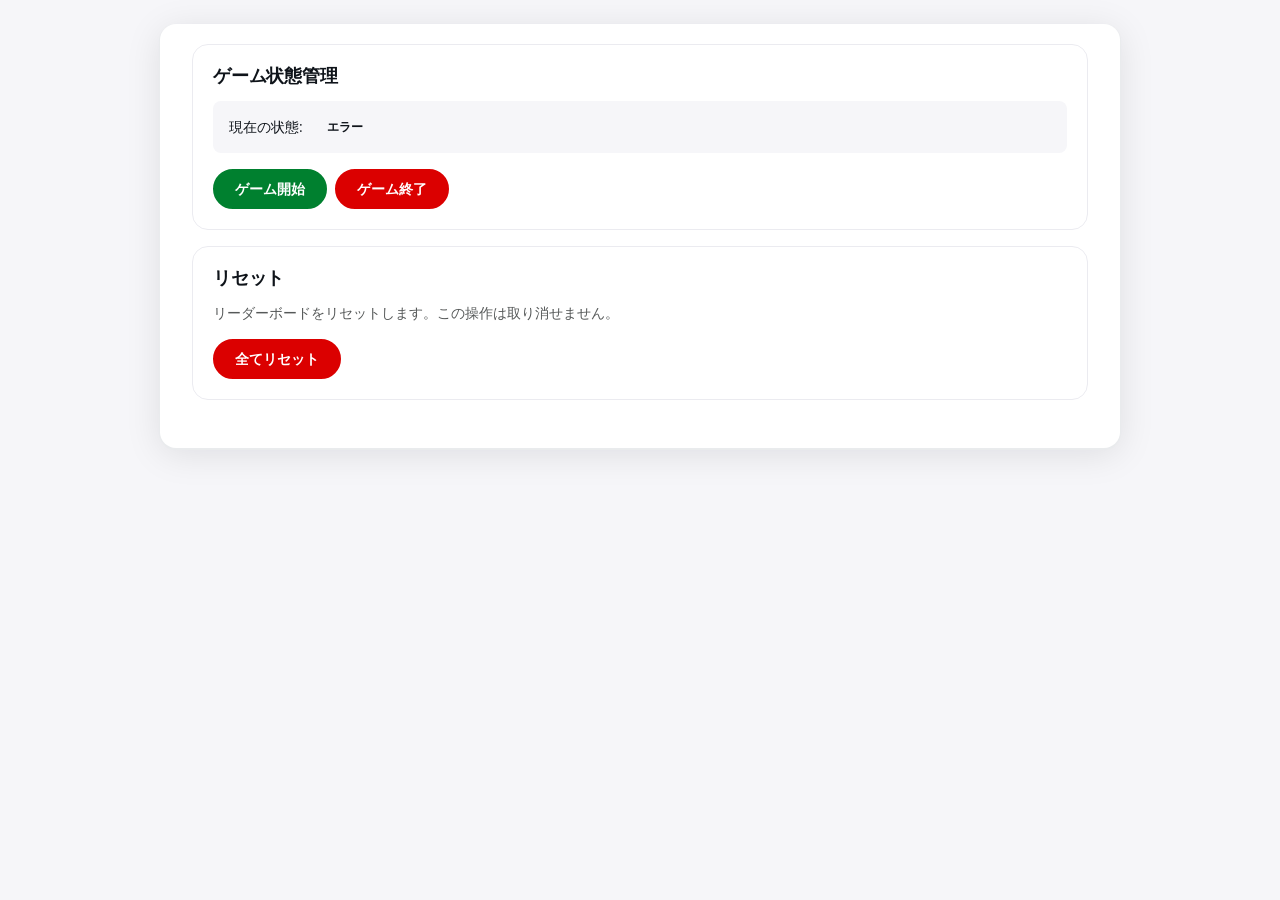
==== website/admin.html @ 3fef6cdf "style(website): adopt AWS Cloudscape design system tokens Replace ad-hoc color values and Amazon Emb" ====
<!DOCTYPE html>
<html lang="ja">
<head>
    <meta charset="UTF-8">
    <meta name="viewport" content="width=device-width, initial-scale=1.0">
    <title>管理画面</title>
    <link rel="stylesheet" href="common.css">
    <script src="config.js"></script>
    <script src="components.js"></script>
</head>
<body>
    <div class="container">
        <app-header></app-header>
        <app-nav current="admin"></app-nav>
        
        <div class="admin-panel">
            <div class="status-card">
                <h2>ゲーム状態管理</h2>
                <div class="status-display">
                    <span>現在の状態:</span>
                    <span id="statusBadge" class="status-badge">読み込み中...</span>
                </div>
                <div class="control-buttons">
                    <button class="btn btn-success" id="startBtn">ゲーム開始</button>
                    <button class="btn btn-danger" id="stopBtn">ゲーム終了</button>
                </div>
            </div>
            
            <div class="status-card">
                <h2>リセット</h2>
                <p style="color: #565959; margin-bottom: 16px;">リーダーボードをリセットします。この操作は取り消せません。</p>
                <button class="btn btn-danger" id="resetAllBtn">全てリセット</button>
            </div>
        </div>
    </div>

    <script>
        const API_URL = window.API_CONFIG?.url || 'http://localhost:3000';
        
        const statusBadge = document.getElementById('statusBadge');
        const startBtn = document.getElementById('startBtn');
        const stopBtn = document.getElementById('stopBtn');
        const resetAllBtn = document.getElementById('resetAllBtn');

        async function loadGameState() {
            try {
                const response = await fetch(`${API_URL}/game-state`);
                const data = await response.json();
                updateUI(data.is_active);
            } catch (error) {
                console.error('Failed to load game state:', error);
                statusBadge.textContent = 'エラー';
                statusBadge.className = 'status-badge';
            }
        }

        function updateUI(isActive) {
            if (isActive) {
                statusBadge.textContent = '🟢 稼働中';
                statusBadge.className = 'status-badge status-active';
                startBtn.disabled = true;
                stopBtn.disabled = false;
            } else {
                statusBadge.textContent = '🔴 停止中';
                statusBadge.className = 'status-badge status-inactive';
                startBtn.disabled = false;
                stopBtn.disabled = true;
            }
        }

        async function setGameState(isActive) {
            try {
                const response = await fetch(`${API_URL}/game-state`, {
                    method: 'POST',
                    headers: { 'Content-Type': 'application/json' },
                    body: JSON.stringify({ is_active: isActive })
                });
                const data = await response.json();
                updateUI(data.is_active);
                alert(isActive ? '✅ ゲームを開始しました' : '✅ ゲームを終了しました');
            } catch (error) {
                alert('❌ 状態の更新に失敗しました');
            }
        }

        async function resetAll() {
            if (!confirm('全てのリーダーボードをリセットしますか？\nこの操作は取り消せません。')) return;
            try {
                const response = await fetch(`${API_URL}/reset`, {
                    method: 'POST',
                    headers: { 'Content-Type': 'application/json' }
                });
                if (response.ok) {
                    alert('✅ リーダーボードをリセットしました');
                } else {
                    alert('❌ リセットに失敗しました');
                }
            } catch (error) {
                alert('❌ リセットに失敗しました');
            }
        }

        startBtn.addEventListener('click', () => setGameState(true));
        stopBtn.addEventListener('click', () => {
            setGameState(false);
        });
        resetAllBtn.addEventListener('click', resetAll);

        loadGameState();
        setInterval(loadGameState, 5000);
    </script>
</body>
</html>
---- website/common.css ----
@import url('https://fonts.googleapis.com/css2?family=Open+Sans:wght@300;400;700;800&display=swap');

:root {
    --color-primary: #006ce0;
    --color-primary-hover: #002b66;
    --color-text-default: #0f141a;
    --color-text-secondary: #424650;
    --color-text-tertiary: #656871;
    --color-text-disabled: #8c8c94;
    --color-bg-main: #ffffff;
    --color-bg-shaded: #f6f6f9;
    --color-bg-home-header: #0f141a;
    --color-bg-primary-btn: #006ce0;
    --color-bg-primary-btn-hover: #002b66;
    --color-border-divider: #c6c6cd;
    --color-border-secondary: #ebebf0;
    --color-success: #00802f;
    --color-error: #db0000;
    --color-warning: #855900;
    --radius-container: 16px;
    --radius-item: 8px;
    --radius-button: 20px;
    --radius-input: 8px;
    --shadow-container: 0px 1px 1px 1px #e9ebed, 0px 6px 36px #0007161a;
    --font-base: 'Open Sans', 'Helvetica Neue', Roboto, Arial, sans-serif;
    --font-mono: Monaco, Menlo, Consolas, 'Courier Prime', Courier, 'Courier New', monospace;
}

* { box-sizing: border-box; margin: 0; }
body {
    font-family: var(--font-base);
    background: var(--color-bg-shaded);
    color: var(--color-text-default);
    min-height: 100vh;
    padding: 24px;
    font-size: 14px;
    line-height: 20px;
}

.container {
    max-width: 960px;
    margin: 0 auto;
    background: var(--color-bg-main);
    border-radius: var(--radius-container);
    box-shadow: var(--shadow-container);
    overflow: hidden;
}

/* Header */
.header {
    background: var(--color-bg-home-header);
    color: #ebebf0;
    padding: 40px 32px;
    text-align: center;
}
.header h1 {
    font-size: 24px;
    font-weight: 700;
    line-height: 30px;
    letter-spacing: -0.02em;
}
.header p {
    margin-top: 8px;
    color: #c6c6cd;
    font-size: 14px;
}

/* Nav */
.nav {
    border-bottom: 1px solid var(--color-border-secondary);
    padding: 0 20px;
    display: flex;
    gap: 4px;
    background: var(--color-bg-main);
}
.nav a {
    color: var(--color-text-secondary);
    text-decoration: none;
    padding: 12px 16px;
    font-size: 14px;
    font-weight: 700;
    border-bottom: 2px solid transparent;
    transition: color 0.115s, border-color 0.115s;
}
.nav a:hover { color: var(--color-text-default); }
.nav a.active {
    color: var(--color-text-default);
    border-bottom-color: var(--color-primary);
}

/* Buttons */
.btn {
    padding: 8px 20px;
    border: 2px solid var(--color-primary);
    border-radius: var(--radius-button);
    cursor: pointer;
    font-weight: 700;
    font-size: 14px;
    font-family: var(--font-base);
    transition: all 0.115s;
    background: var(--color-bg-main);
    color: var(--color-primary);
    display: inline-flex;
    align-items: center;
    gap: 6px;
}
.btn:hover { background: #f0fbff; border-color: var(--color-primary-hover); color: var(--color-primary-hover); }
.btn-primary { background: var(--color-bg-primary-btn); color: #fff; border-color: var(--color-bg-primary-btn); }
.btn-primary:hover { background: var(--color-bg-primary-btn-hover); border-color: var(--color-bg-primary-btn-hover); }
.btn-success { background: var(--color-success); color: #fff; border-color: var(--color-success); }
.btn-success:hover { background: #005a1f; border-color: #005a1f; }
.btn-danger { background: var(--color-error); color: #fff; border-color: var(--color-error); }
.btn-danger:hover { background: #b00000; border-color: #b00000; }
.btn:disabled { cursor: not-allowed; background: var(--color-border-secondary); color: var(--color-text-disabled); border-color: var(--color-border-secondary); }

/* Content */
.content { padding: 20px 32px 32px; }

/* API Examples */
.api-examples { margin-bottom: 32px; }
.api-examples h2 { font-size: 18px; font-weight: 700; margin-bottom: 12px; letter-spacing: -0.01em; }
.api-examples p { margin-bottom: 12px; color: var(--color-text-secondary); }
.code-block { margin-bottom: 24px; }
.code-container {
    position: relative;
    background: var(--color-bg-home-header);
    border-radius: var(--radius-item);
    overflow: hidden;
}
.code-container pre {
    margin: 0;
    padding: 20px;
    overflow-x: auto;
    font-family: var(--font-mono);
    font-size: 12px;
    line-height: 16px;
    color: #ebebf0;
}
.copy-btn {
    position: absolute;
    top: 8px;
    right: 8px;
    background: rgba(255,255,255,0.1);
    color: #c6c6cd;
    border: 1px solid rgba(255,255,255,0.15);
    padding: 4px 12px;
    border-radius: var(--radius-button);
    cursor: pointer;
    font-size: 12px;
    font-family: var(--font-base);
    font-weight: 700;
    transition: all 0.115s;
}
.copy-btn:hover { background: rgba(255,255,255,0.2); color: #fff; }

/* Leaderboard */
.leaderboard { margin-top: 32px; }
.leaderboard h2 {
    font-size: 18px;
    font-weight: 700;
    letter-spacing: -0.01em;
    padding: 0;
    margin: 0;
    background: none;
    color: var(--color-text-default);
}
table { width: 100%; border-collapse: collapse; }
th, td {
    padding: 8px 16px;
    text-align: left;
    border-bottom: 1px solid var(--color-border-secondary);
    font-size: 14px;
}
th {
    background: var(--color-bg-shaded);
    font-weight: 700;
    color: var(--color-text-secondary);
    font-size: 12px;
}
tr:hover { background: var(--color-bg-shaded); }
.rank { font-weight: 700; color: var(--color-primary); }
.status-ac { color: var(--color-success); font-weight: 700; }
.status-wa { color: var(--color-error); font-weight: 700; }

/* Problem Cards */
.problem-card {
    border: 1px solid var(--color-border-secondary);
    border-radius: var(--radius-container);
    padding: 20px;
    margin-bottom: 16px;
    transition: box-shadow 0.165s;
}
.problem-card:hover { box-shadow: var(--shadow-container); }
.problem-title {
    color: var(--color-text-default);
    font-size: 18px;
    font-weight: 700;
    margin-bottom: 12px;
    padding-bottom: 8px;
    border-bottom: 2px solid var(--color-primary);
    letter-spacing: -0.01em;
}
.problem-description { margin-bottom: 16px; line-height: 22px; }
.example {
    background: var(--color-bg-shaded);
    border-left: 3px solid var(--color-primary);
    padding: 12px 16px;
    margin: 8px 0;
    font-family: var(--font-mono);
    font-size: 12px;
    line-height: 16px;
    border-radius: 0 var(--radius-item) var(--radius-item) 0;
}

/* Controls */
.controls {
    padding: 16px 20px;
    background: var(--color-bg-shaded);
    border-bottom: 1px solid var(--color-border-secondary);
    display: flex;
    gap: 16px;
    align-items: center;
    flex-wrap: wrap;
}
.username-form {
    display: flex;
    gap: 10px;
    align-items: center;
    padding: 6px 12px;
    background: var(--color-bg-main);
    border: 1px solid var(--color-border-divider);
    border-radius: var(--radius-input);
}
.username-form label { font-weight: 700; font-size: 14px; }
.username-form input {
    padding: 6px 12px;
    border: 1px solid var(--color-text-disabled);
    border-radius: var(--radius-input);
    font-size: 14px;
    font-family: var(--font-base);
    min-width: 180px;
}
.username-form input:focus { outline: none; border-color: var(--color-primary); box-shadow: 0 0 0 2px #006ce033; }
.status {
    margin-left: auto;
    display: flex;
    align-items: center;
    gap: 8px;
    color: var(--color-text-tertiary);
    font-size: 14px;
}
.status-indicator {
    width: 6px;
    height: 6px;
    border-radius: 50%;
    background: var(--color-success);
    animation: pulse 2s infinite;
}
@keyframes pulse {
    0%, 100% { opacity: 1; }
    50% { opacity: 0.4; }
}

/* Admin */
.admin-panel { padding: 20px 32px 32px; }
.status-card {
    border: 1px solid var(--color-border-secondary);
    border-radius: var(--radius-container);
    padding: 20px;
    margin-bottom: 16px;
}
.status-card h2 { margin: 0 0 16px 0; font-size: 18px; font-weight: 700; letter-spacing: -0.01em; }
.status-display {
    display: flex;
    align-items: center;
    gap: 12px;
    padding: 12px 16px;
    background: var(--color-bg-shaded);
    border-radius: var(--radius-item);
    margin-bottom: 16px;
    font-size: 14px;
}
.status-badge {
    padding: 4px 12px;
    border-radius: 4px;
    font-weight: 700;
    font-size: 12px;
}
.status-active { background: var(--color-success); color: #fff; }
.status-inactive { background: var(--color-error); color: #fff; }
.control-buttons { display: flex; gap: 8px; }

/* Modal */
.modal {
    display: none;
    position: fixed;
    z-index: 1000;
    inset: 0;
    background: rgba(15, 20, 26, 0.7);
}
.modal-content {
    background: var(--color-bg-main);
    margin: 5% auto;
    padding: 32px;
    border-radius: var(--radius-container);
    width: 90%;
    max-width: 600px;
    max-height: 80vh;
    overflow-y: auto;
    box-shadow: 0 4px 20px rgba(0,0,0,0.25);
}
.modal-header {
    display: flex;
    justify-content: space-between;
    align-items: center;
    margin-bottom: 24px;
}
.close {
    color: var(--color-text-disabled);
    font-size: 24px;
    cursor: pointer;
    line-height: 1;
}
.close:hover { color: var(--color-text-default); }
.step {
    margin-bottom: 20px;
    padding: 16px;
    background: var(--color-bg-shaded);
    border-radius: var(--radius-item);
    border-left: 3px solid var(--color-primary);
}
.copy-section {
    background: #f0fbff;
    border: 1px solid #b8e7ff;
    border-radius: var(--radius-item);
    padding: 16px;
    margin-top: 16px;
    text-align: center;
}

/* Misc */
.spec {
    background: var(--color-bg-shaded);
    border-radius: var(--radius-item);
    padding: 16px;
    margin: 16px 0;
    border-left: 3px solid var(--color-primary);
}
.spec h3 { margin: 0 0 8px 0; font-size: 16px; font-weight: 700; }
.spec pre {
    background: var(--color-bg-home-header);
    color: #ebebf0;
    padding: 12px;
    border-radius: var(--radius-item);
    overflow-x: auto;
    font-size: 12px;
}
.back-link {
    display: inline-block;
    margin-bottom: 24px;
    color: var(--color-primary);
    text-decoration: none;
    padding: 6px 16px;
    border: 2px solid var(--color-primary);
    border-radius: var(--radius-button);
    font-size: 14px;
    font-weight: 700;
    transition: all 0.115s;
}
.back-link:hover { background: #f0fbff; color: var(--color-primary-hover); border-color: var(--color-primary-hover); }
.copy-button {
    background: var(--color-bg-primary-btn);
    color: #fff;
    border: none;
    padding: 8px 20px;
    border-radius: var(--radius-button);
    cursor: pointer;
    margin-top: 12px;
    font-family: var(--font-base);
    font-size: 14px;
    font-weight: 700;
}
.copy-button:hover { background: var(--color-bg-primary-btn-hover); }
.rules-section {
    background: var(--color-bg-shaded);
    border-radius: var(--radius-container);
    padding: 20px;
    margin: 24px 0;
}
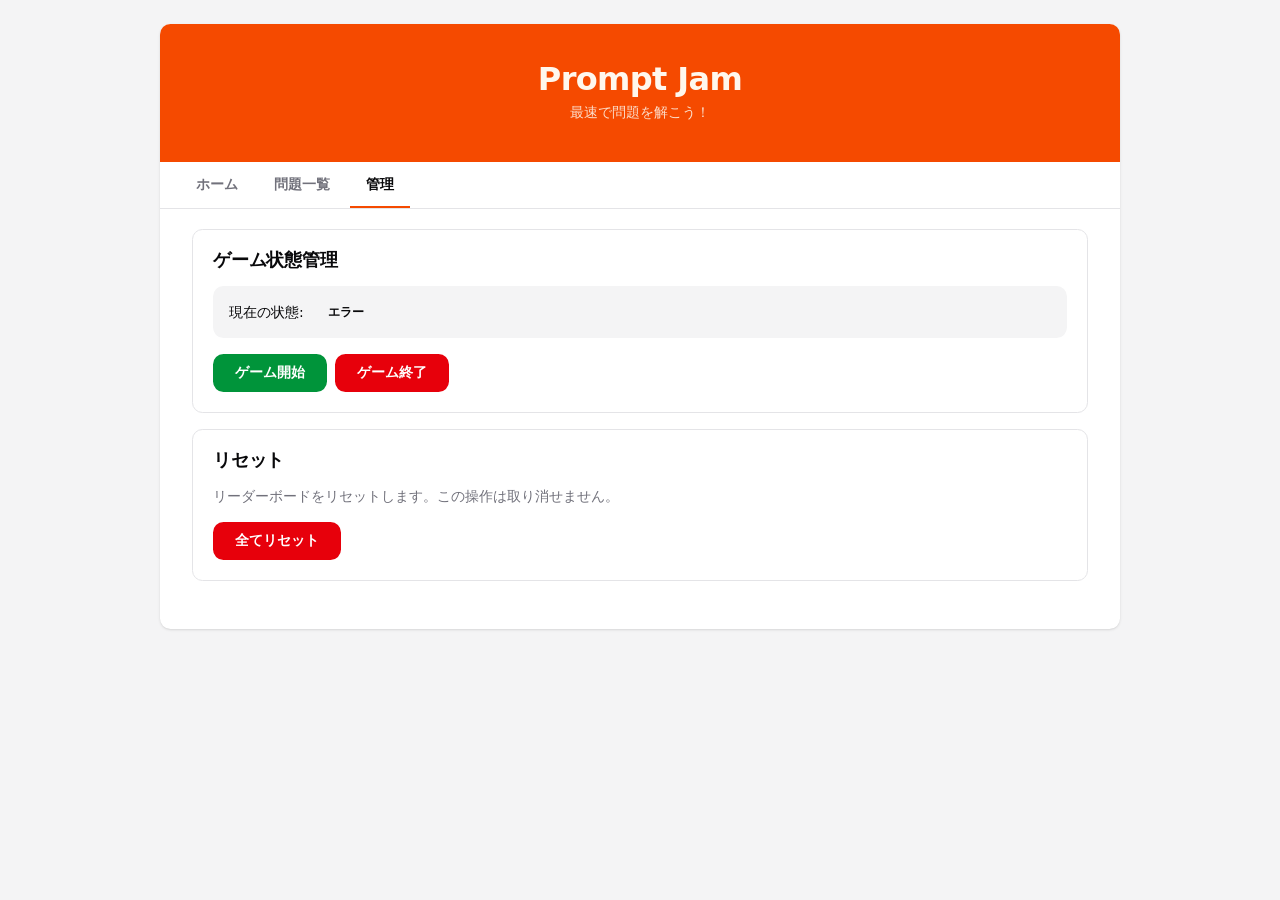
==== commit a48c5e74: "style(website): migrate from Cloudscape to shadcn/ui orange theme The Cloudscape dark header and cod" ====
--- a/website/admin.html
+++ b/website/admin.html
@@ -28,7 +28,7 @@
             
             <div class="status-card">
                 <h2>リセット</h2>
-                <p style="color: #565959; margin-bottom: 16px;">リーダーボードをリセットします。この操作は取り消せません。</p>
+                <p style="color: var(--color-text-secondary); margin-bottom: 16px;">リーダーボードをリセットします。この操作は取り消せません。</p>
                 <button class="btn btn-danger" id="resetAllBtn">全てリセット</button>
             </div>
         </div>
@@ -36,6 +36,16 @@
 
     <script>
         const API_URL = window.API_CONFIG?.url || 'http://localhost:3000';
+
+        // Basic Auth credentials (same as CloudFront auth)
+        // This page is already protected by Basic Auth, so the user has these credentials
+        const stored = sessionStorage.getItem('adminAuth');
+        const auth = stored || (() => {
+            const cred = prompt('管理者認証 (user:pass)');
+            if (cred) sessionStorage.setItem('adminAuth', cred);
+            return cred;
+        })();
+        const ADMIN_HEADERS = { 'Content-Type': 'application/json', 'Authorization': 'Basic ' + btoa(auth || '') };
         
         const statusBadge = document.getElementById('statusBadge');
         const startBtn = document.getElementById('startBtn');
@@ -72,7 +82,7 @@
             try {
                 const response = await fetch(`${API_URL}/game-state`, {
                     method: 'POST',
-                    headers: { 'Content-Type': 'application/json' },
+                    headers: ADMIN_HEADERS,
                     body: JSON.stringify({ is_active: isActive })
                 });
                 const data = await response.json();
@@ -88,7 +98,7 @@
             try {
                 const response = await fetch(`${API_URL}/reset`, {
                     method: 'POST',
-                    headers: { 'Content-Type': 'application/json' }
+                    headers: ADMIN_HEADERS
                 });
                 if (response.ok) {
                     alert('✅ リーダーボードをリセットしました');
--- a/website/common.css
+++ b/website/common.css
@@ -1,29 +1,29 @@
-@import url('https://fonts.googleapis.com/css2?family=Open+Sans:wght@300;400;700;800&display=swap');
-
 :root {
-    --color-primary: #006ce0;
-    --color-primary-hover: #002b66;
-    --color-text-default: #0f141a;
-    --color-text-secondary: #424650;
-    --color-text-tertiary: #656871;
-    --color-text-disabled: #8c8c94;
-    --color-bg-main: #ffffff;
-    --color-bg-shaded: #f6f6f9;
-    --color-bg-home-header: #0f141a;
-    --color-bg-primary-btn: #006ce0;
-    --color-bg-primary-btn-hover: #002b66;
-    --color-border-divider: #c6c6cd;
-    --color-border-secondary: #ebebf0;
-    --color-success: #00802f;
-    --color-error: #db0000;
+    --color-primary: oklch(0.646 0.222 41.116);
+    --color-primary-hover: oklch(0.553 0.195 38.402);
+    --color-primary-foreground: oklch(0.98 0.016 73.684);
+    --color-text-default: oklch(0.141 0.005 285.823);
+    --color-text-secondary: oklch(0.552 0.016 285.938);
+    --color-text-tertiary: oklch(0.552 0.016 285.938);
+    --color-text-disabled: oklch(0.552 0.016 285.938);
+    --color-bg-main: oklch(1 0 0);
+    --color-bg-shaded: oklch(0.967 0.001 286.375);
+    --color-bg-home-header: oklch(0.967 0.001 286.375);
+    --color-bg-primary-btn: oklch(0.646 0.222 41.116);
+    --color-bg-primary-btn-hover: oklch(0.553 0.195 38.402);
+    --color-border-divider: oklch(0.92 0.004 286.32);
+    --color-border-secondary: oklch(0.92 0.004 286.32);
+    --color-success: oklch(0.577 0.174 149.642);
+    --color-error: oklch(0.577 0.245 27.325);
     --color-warning: #855900;
-    --radius-container: 16px;
-    --radius-item: 8px;
-    --radius-button: 20px;
-    --radius-input: 8px;
-    --shadow-container: 0px 1px 1px 1px #e9ebed, 0px 6px 36px #0007161a;
-    --font-base: 'Open Sans', 'Helvetica Neue', Roboto, Arial, sans-serif;
-    --font-mono: Monaco, Menlo, Consolas, 'Courier Prime', Courier, 'Courier New', monospace;
+    --radius-container: 0.65rem;
+    --radius-item: 0.65rem;
+    --radius-button: 0.65rem;
+    --radius-input: 0.65rem;
+    --shadow-container: 0 1px 3px 0 rgb(0 0 0 / 0.1), 0 1px 2px -1px rgb(0 0 0 / 0.1);
+    --font-base: system-ui, -apple-system, sans-serif;
+    --font-mono: ui-monospace, SFMono-Regular, 'SF Mono', Menlo, Consolas, monospace;
+    --ring: oklch(0.75 0.183 55.934);
 }
 
 * { box-sizing: border-box; margin: 0; }
@@ -48,20 +48,20 @@
 
 /* Header */
 .header {
-    background: var(--color-bg-home-header);
-    color: #ebebf0;
+    background: var(--color-primary);
+    color: var(--color-primary-foreground);
     padding: 40px 32px;
     text-align: center;
 }
 .header h1 {
-    font-size: 24px;
+    font-size: 32px;
     font-weight: 700;
     line-height: 30px;
     letter-spacing: -0.02em;
 }
 .header p {
     margin-top: 8px;
-    color: #c6c6cd;
+    opacity: 0.85;
     font-size: 14px;
 }
 
@@ -104,13 +104,13 @@
     align-items: center;
     gap: 6px;
 }
-.btn:hover { background: #f0fbff; border-color: var(--color-primary-hover); color: var(--color-primary-hover); }
+.btn:hover { background: var(--color-bg-shaded); border-color: var(--color-primary-hover); color: var(--color-primary-hover); }
 .btn-primary { background: var(--color-bg-primary-btn); color: #fff; border-color: var(--color-bg-primary-btn); }
 .btn-primary:hover { background: var(--color-bg-primary-btn-hover); border-color: var(--color-bg-primary-btn-hover); }
 .btn-success { background: var(--color-success); color: #fff; border-color: var(--color-success); }
-.btn-success:hover { background: #005a1f; border-color: #005a1f; }
+.btn-success:hover { opacity: 0.9; }
 .btn-danger { background: var(--color-error); color: #fff; border-color: var(--color-error); }
-.btn-danger:hover { background: #b00000; border-color: #b00000; }
+.btn-danger:hover { opacity: 0.9; }
 .btn:disabled { cursor: not-allowed; background: var(--color-border-secondary); color: var(--color-text-disabled); border-color: var(--color-border-secondary); }
 
 /* Content */
@@ -123,7 +123,8 @@
 .code-block { margin-bottom: 24px; }
 .code-container {
     position: relative;
-    background: var(--color-bg-home-header);
+    background: var(--color-bg-shaded);
+    border: 1px solid var(--color-border-secondary);
     border-radius: var(--radius-item);
     overflow: hidden;
 }
@@ -134,15 +135,15 @@
     font-family: var(--font-mono);
     font-size: 12px;
     line-height: 16px;
-    color: #ebebf0;
+    color: var(--color-text-default);
 }
 .copy-btn {
     position: absolute;
     top: 8px;
     right: 8px;
-    background: rgba(255,255,255,0.1);
-    color: #c6c6cd;
-    border: 1px solid rgba(255,255,255,0.15);
+    background: var(--color-bg-main);
+    color: var(--color-text-secondary);
+    border: 1px solid var(--color-border-divider);
     padding: 4px 12px;
     border-radius: var(--radius-button);
     cursor: pointer;
@@ -151,7 +152,7 @@
     font-weight: 700;
     transition: all 0.115s;
 }
-.copy-btn:hover { background: rgba(255,255,255,0.2); color: #fff; }
+.copy-btn:hover { background: var(--color-bg-shaded); color: var(--color-text-default); }
 
 /* Leaderboard */
 .leaderboard { margin-top: 32px; }
@@ -240,7 +241,7 @@
     font-family: var(--font-base);
     min-width: 180px;
 }
-.username-form input:focus { outline: none; border-color: var(--color-primary); box-shadow: 0 0 0 2px #006ce033; }
+.username-form input:focus { outline: none; border-color: var(--color-primary); box-shadow: 0 0 0 2px oklch(0.75 0.183 55.934 / 0.3); }
 .status {
     margin-left: auto;
     display: flex;
@@ -296,7 +297,7 @@
     position: fixed;
     z-index: 1000;
     inset: 0;
-    background: rgba(15, 20, 26, 0.7);
+    background: rgba(0, 0, 0, 0.5);
 }
 .modal-content {
     background: var(--color-bg-main);
@@ -330,8 +331,8 @@
     border-left: 3px solid var(--color-primary);
 }
 .copy-section {
-    background: #f0fbff;
-    border: 1px solid #b8e7ff;
+    background: var(--color-bg-shaded);
+    border: 1px solid var(--color-border-secondary);
     border-radius: var(--radius-item);
     padding: 16px;
     margin-top: 16px;
@@ -348,8 +349,9 @@
 }
 .spec h3 { margin: 0 0 8px 0; font-size: 16px; font-weight: 700; }
 .spec pre {
-    background: var(--color-bg-home-header);
-    color: #ebebf0;
+    background: var(--color-bg-shaded);
+    color: var(--color-text-default);
+    border: 1px solid var(--color-border-secondary);
     padding: 12px;
     border-radius: var(--radius-item);
     overflow-x: auto;
@@ -367,7 +369,7 @@
     font-weight: 700;
     transition: all 0.115s;
 }
-.back-link:hover { background: #f0fbff; color: var(--color-primary-hover); border-color: var(--color-primary-hover); }
+.back-link:hover { background: var(--color-bg-shaded); color: var(--color-primary-hover); border-color: var(--color-primary-hover); }
 .copy-button {
     background: var(--color-bg-primary-btn);
     color: #fff;
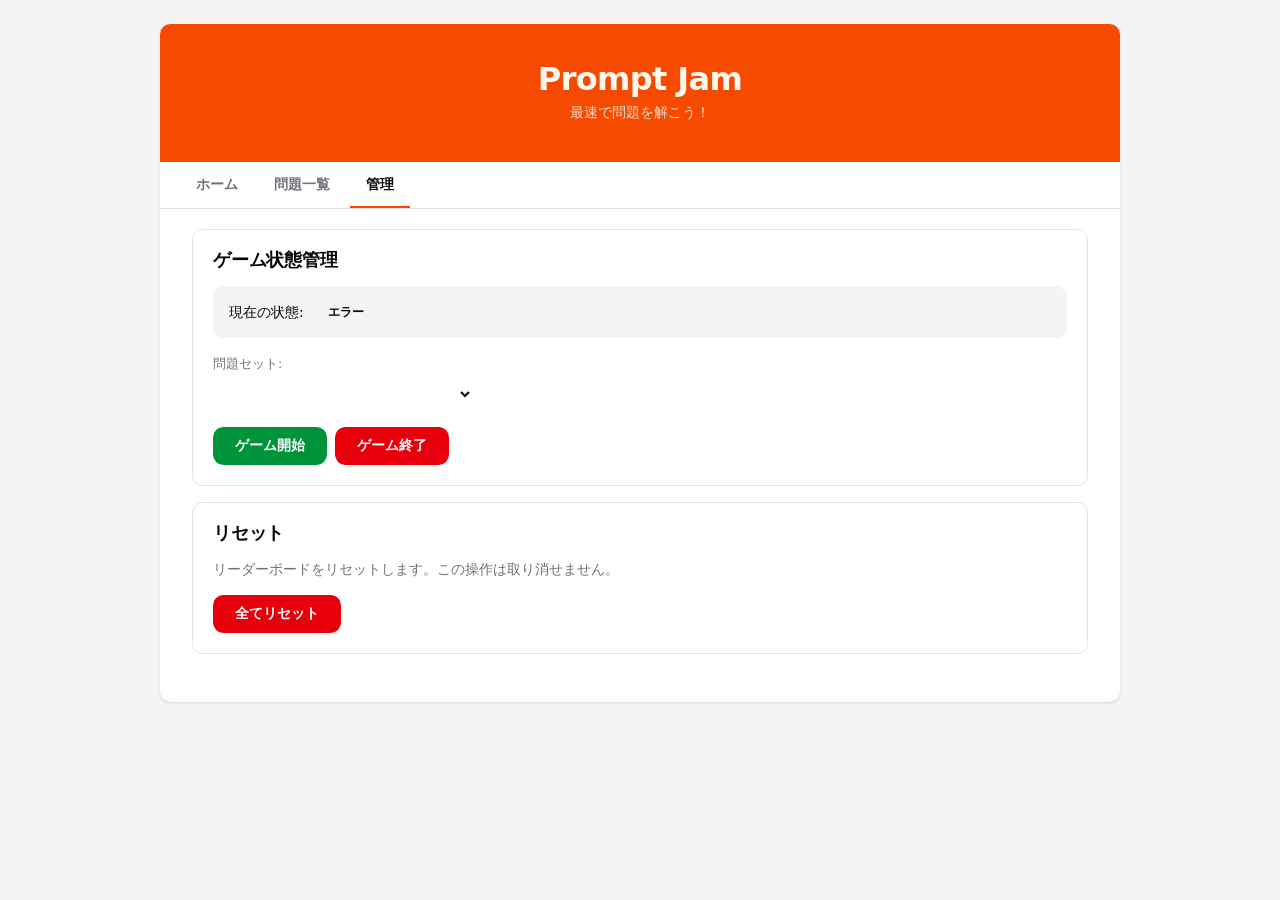
==== commit 2ab26499: "feat: add problem_set support for multiple problem groups Problems can now be grouped by problem_set" ====
--- a/website/admin.html
+++ b/website/admin.html
@@ -19,6 +19,10 @@
                 <div class="status-display">
                     <span>現在の状態:</span>
                     <span id="statusBadge" class="status-badge">読み込み中...</span>
+                </div>
+                <div style="margin: 16px 0;">
+                    <label for="problemSetSelect" style="display: block; margin-bottom: 4px; font-size: 0.9em; color: var(--color-text-secondary);">問題セット:</label>
+                    <select id="problemSetSelect" style="padding: 8px 12px; border: 1px solid var(--color-border); border-radius: 6px; background: var(--color-bg-secondary); color: var(--color-text-primary); width: 260px;"></select>
                 </div>
                 <div class="control-buttons">
                     <button class="btn btn-success" id="startBtn">ゲーム開始</button>
@@ -51,12 +55,20 @@
         const startBtn = document.getElementById('startBtn');
         const stopBtn = document.getElementById('stopBtn');
         const resetAllBtn = document.getElementById('resetAllBtn');
+        const problemSetSelect = document.getElementById('problemSetSelect');
 
         async function loadGameState() {
             try {
                 const response = await fetch(`${API_URL}/game-state`);
                 const data = await response.json();
                 updateUI(data.is_active);
+                const sets = data.problem_sets || [];
+                const current = data.problem_set || '';
+                if (!problemSetSelect.matches(':focus')) {
+                    problemSetSelect.innerHTML = sets.map(s =>
+                        `<option value="${s}"${s === current ? ' selected' : ''}>${s}</option>`
+                    ).join('');
+                }
             } catch (error) {
                 console.error('Failed to load game state:', error);
                 statusBadge.textContent = 'エラー';
@@ -80,10 +92,11 @@
 
         async function setGameState(isActive) {
             try {
+                const body = { is_active: isActive, problem_set: problemSetSelect.value };
                 const response = await fetch(`${API_URL}/game-state`, {
                     method: 'POST',
                     headers: ADMIN_HEADERS,
-                    body: JSON.stringify({ is_active: isActive })
+                    body: JSON.stringify(body)
                 });
                 const data = await response.json();
                 updateUI(data.is_active);
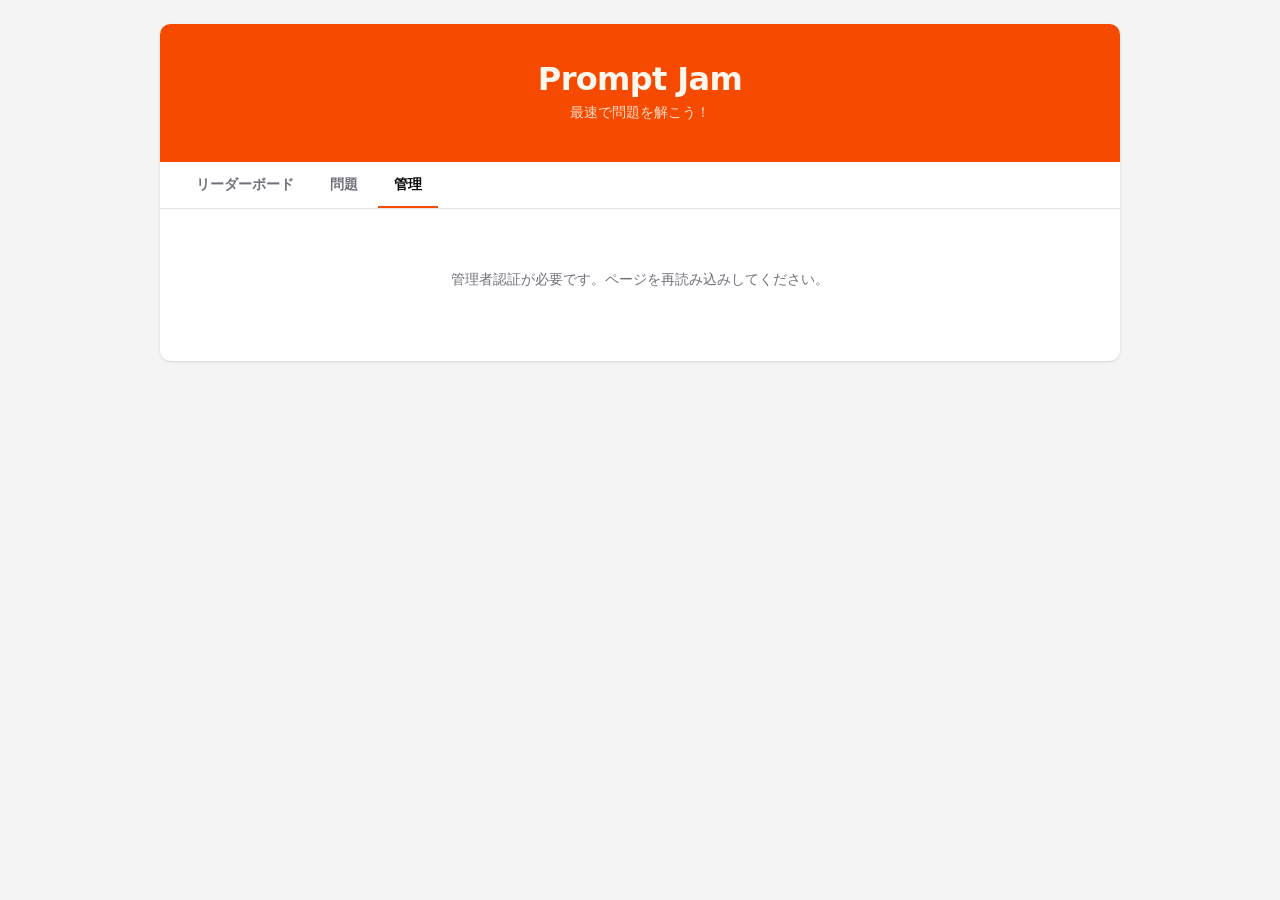
==== commit 559ef9cf: "feat: replace alert/confirm with dialog element and add favicon Native alert() and confirm() block t" ====
--- a/website/admin.html
+++ b/website/admin.html
@@ -5,7 +5,6 @@
     <meta name="viewport" content="width=device-width, initial-scale=1.0">
     <title>管理画面</title>
     <link rel="stylesheet" href="common.css">
-    <script src="config.js"></script>
     <script src="components.js"></script>
 </head>
 <body>
@@ -38,18 +37,50 @@
         </div>
     </div>
 
+    <dialog id="dlg">
+        <p id="dlg-msg"></p>
+        <div style="display:flex;gap:8px;margin-top:16px;justify-content:flex-end;">
+            <button class="btn" id="dlg-cancel" style="display:none;" onclick="this.closest('dialog').close()">キャンセル</button>
+            <button class="btn btn-primary" onclick="this.closest('dialog').close('ok')">OK</button>
+        </div>
+    </dialog>
+
     <script>
-        const API_URL = window.API_CONFIG?.url || 'http://localhost:3000';
+        const API_URL = '/api';
 
-        // Basic Auth credentials (same as CloudFront auth)
-        // This page is already protected by Basic Auth, so the user has these credentials
         const stored = sessionStorage.getItem('adminAuth');
         const auth = stored || (() => {
             const cred = prompt('管理者認証 (user:pass)');
             if (cred) sessionStorage.setItem('adminAuth', cred);
             return cred;
         })();
-        const ADMIN_HEADERS = { 'Content-Type': 'application/json', 'Authorization': 'Basic ' + btoa(auth || '') };
+
+        if (!auth) {
+            document.querySelector('.admin-panel').innerHTML =
+                '<p style="text-align:center;padding:40px;color:var(--color-text-tertiary);">管理者認証が必要です。ページを再読み込みしてください。</p>';
+            throw new Error('Not authenticated');
+        }
+
+        const ADMIN_HEADERS = { 'Content-Type': 'application/json', 'Authorization': 'Basic ' + btoa(auth) };
+
+        const dlg = document.getElementById('dlg');
+        const dlgMsg = document.getElementById('dlg-msg');
+        const dlgCancel = document.getElementById('dlg-cancel');
+
+        function showAlert(msg) {
+            dlgMsg.textContent = msg;
+            dlgCancel.style.display = 'none';
+            dlg.showModal();
+        }
+
+        function showConfirm(msg) {
+            return new Promise(resolve => {
+                dlgMsg.textContent = msg;
+                dlgCancel.style.display = '';
+                dlg.showModal();
+                dlg.onclose = () => resolve(dlg.returnValue === 'ok');
+            });
+        }
         
         const statusBadge = document.getElementById('statusBadge');
         const startBtn = document.getElementById('startBtn');
@@ -100,26 +131,26 @@
                 });
                 const data = await response.json();
                 updateUI(data.is_active);
-                alert(isActive ? '✅ ゲームを開始しました' : '✅ ゲームを終了しました');
+                showAlert(isActive ? '✅ ゲームを開始しました' : '✅ ゲームを終了しました');
             } catch (error) {
-                alert('❌ 状態の更新に失敗しました');
+                showAlert('❌ 状態の更新に失敗しました');
             }
         }
 
         async function resetAll() {
-            if (!confirm('全てのリーダーボードをリセットしますか？\nこの操作は取り消せません。')) return;
+            if (!await showConfirm('全てのリーダーボードをリセットしますか？\nこの操作は取り消せません。')) return;
             try {
                 const response = await fetch(`${API_URL}/reset`, {
                     method: 'POST',
                     headers: ADMIN_HEADERS
                 });
                 if (response.ok) {
-                    alert('✅ リーダーボードをリセットしました');
+                    showAlert('✅ リーダーボードをリセットしました');
                 } else {
-                    alert('❌ リセットに失敗しました');
+                    showAlert('❌ リセットに失敗しました');
                 }
             } catch (error) {
-                alert('❌ リセットに失敗しました');
+                showAlert('❌ リセットに失敗しました');
             }
         }
 
--- a/website/common.css
+++ b/website/common.css
@@ -179,6 +179,8 @@
     font-size: 12px;
 }
 tr:hover { background: var(--color-bg-shaded); }
+tr.all-clear { background: oklch(0.96 0.05 149); }
+tr.all-clear:hover { background: oklch(0.93 0.06 149); }
 .rank { font-weight: 700; color: var(--color-primary); }
 .status-ac { color: var(--color-success); font-weight: 700; }
 .status-wa { color: var(--color-error); font-weight: 700; }
@@ -292,6 +294,17 @@
 .control-buttons { display: flex; gap: 8px; }
 
 /* Modal */
+dialog {
+    border: 1px solid var(--color-border-secondary);
+    border-radius: var(--radius-container);
+    padding: 24px;
+    max-width: 400px;
+    width: 90%;
+    font-family: var(--font-base);
+    font-size: 14px;
+    color: var(--color-text-default);
+}
+dialog::backdrop { background: rgba(0, 0, 0, 0.4); }
 .modal {
     display: none;
     position: fixed;
